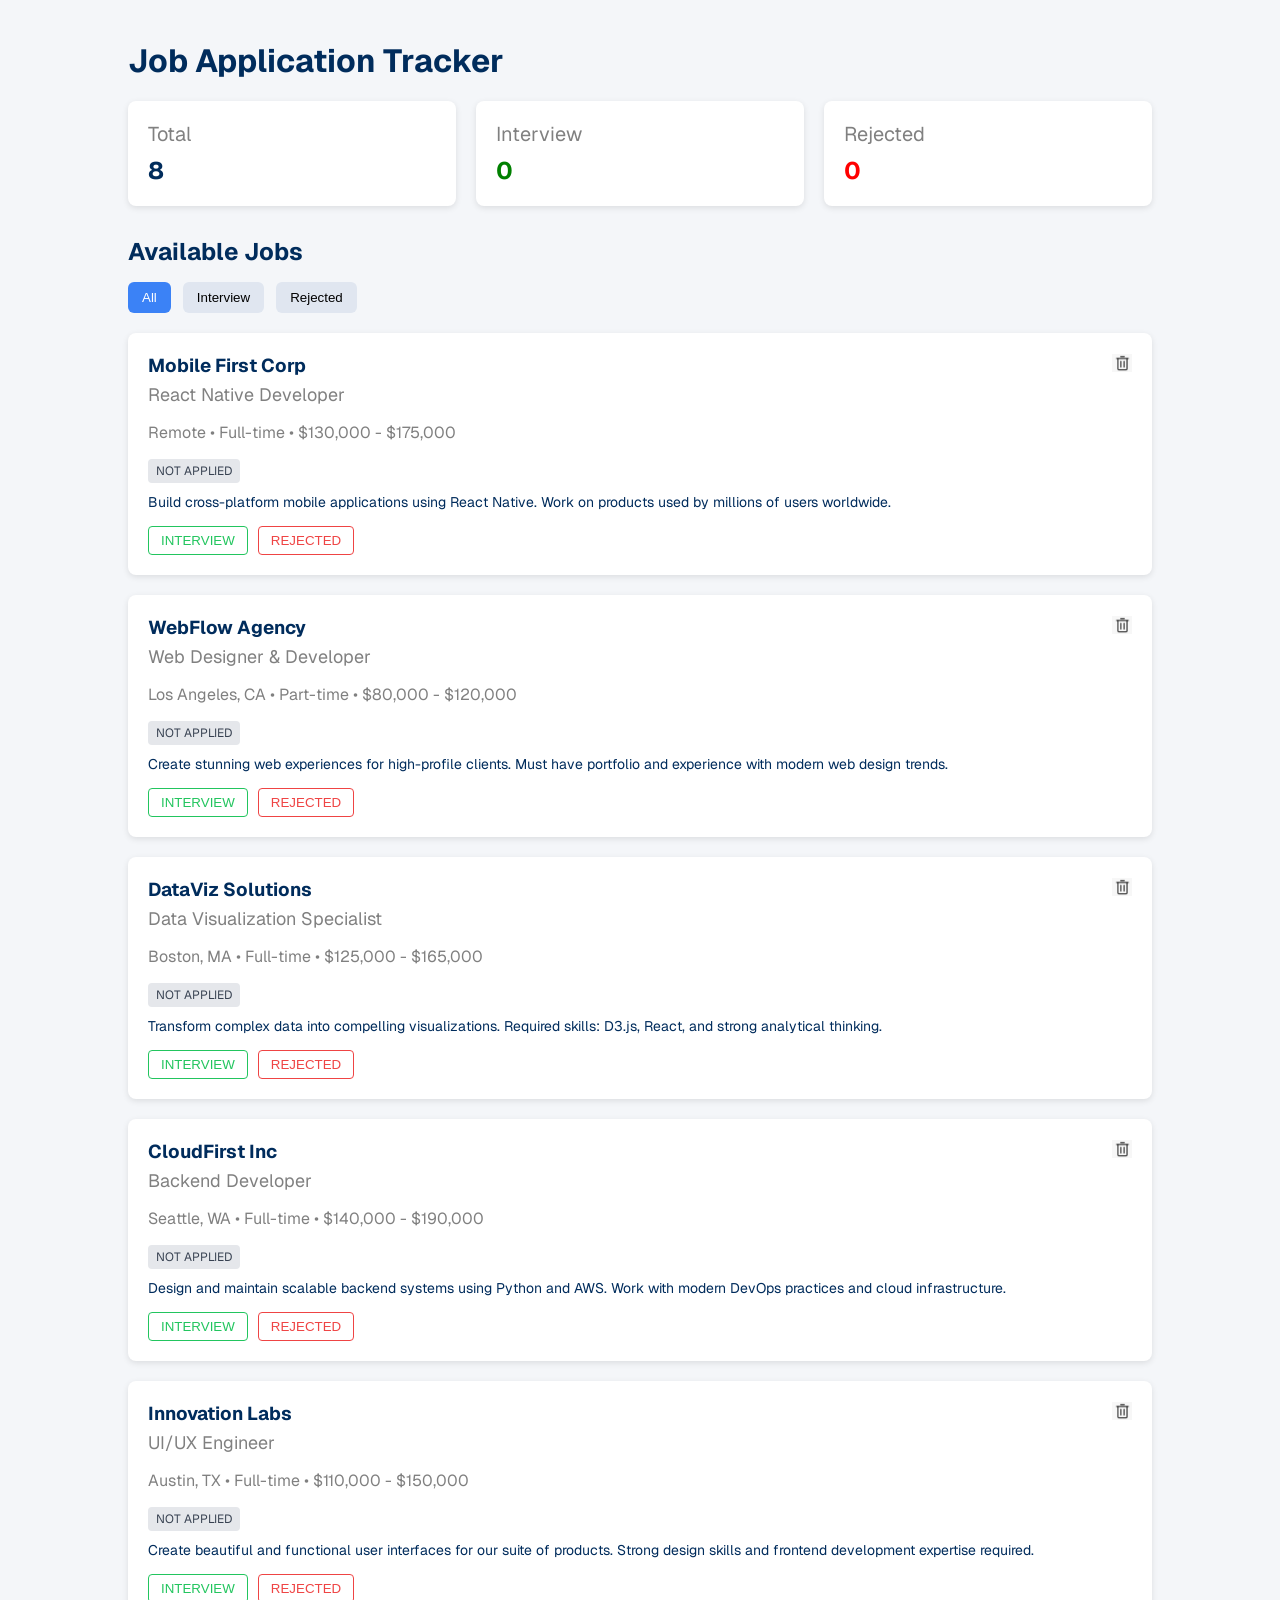
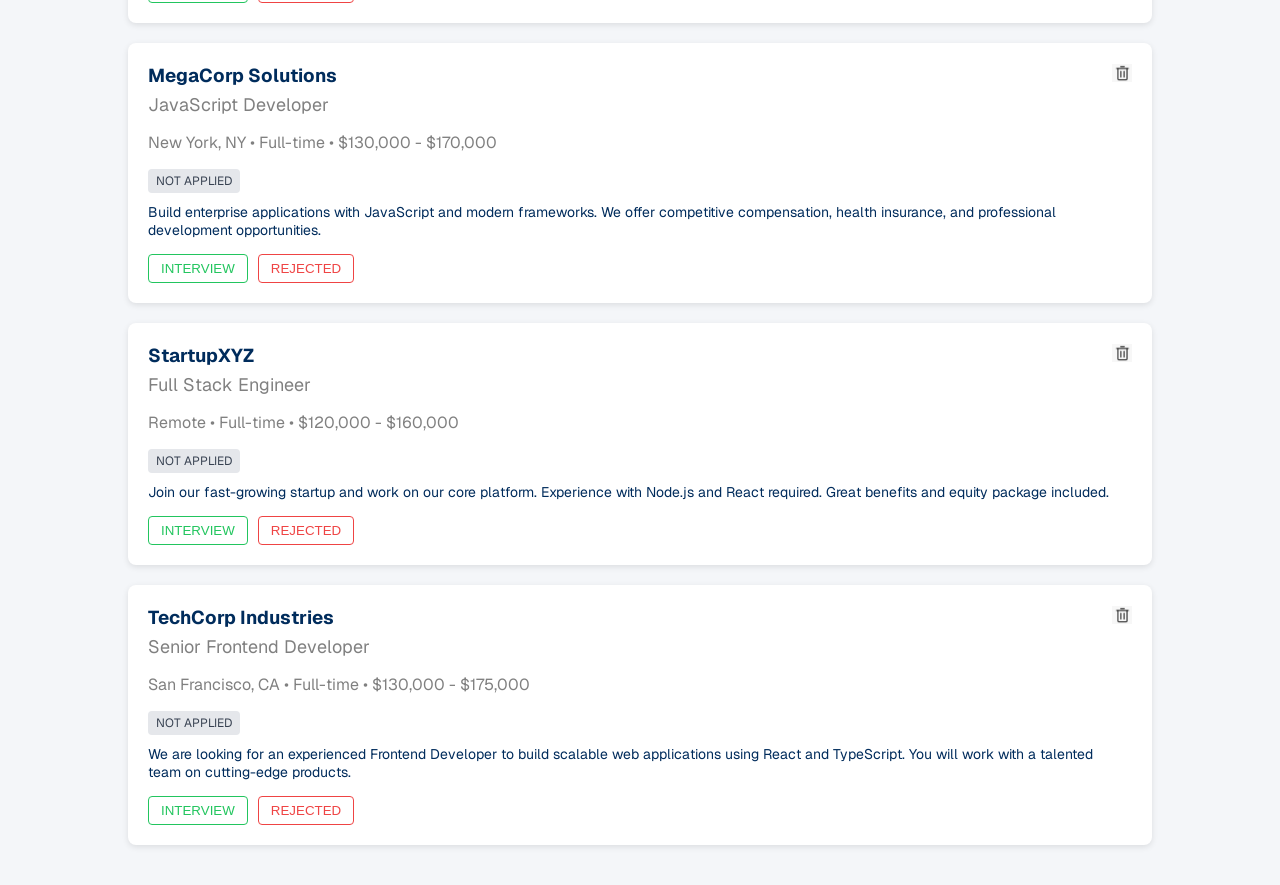
==== assignment_4/index.html @ 0e86ab08 "move assignment_4 files into main repo" ====
<!DOCTYPE html>
<html lang="en">
<head>
  <meta charset="UTF-8">
  <meta name="viewport" content="width=device-width, initial-scale=1.0">
  <title>Job-Application-Tracker</title>
  <link rel="stylesheet" href="style.css">
  <link rel="preconnect" href="https://fonts.googleapis.com">
  <link rel="preconnect" href="https://fonts.gstatic.com" crossorigin>
  <link href="https://fonts.googleapis.com/css2?family=Geist:wght@100..900&family=Inter:ital,opsz,wght@0,14..32,100..900;1,14..32,100..900&display=swap" rel="stylesheet">
</head>
<body>
  <div class="container">       
    <h1>Job Application Tracker</h1>
    <div class="stats">
      <div class="card"><p>Total</p><h2>8</h2></div>
      <div class="card"><p>Interview</p><h2 class="green">0</h2></div>
      <div class="card"><p>Rejected</p><h2 class="red">0</h2></div>
    </div>

    <h2 class="title">Available Jobs</h2>
    <div class="filter">
      <button class="active">All</button>
      <button>Interview</button>
      <button>Rejected</button>
    </div>

    
    <div class="job-card">
      <div class="content">
        <h3>Mobile First Corp</h3>
        <p class="position">React Native Developer</p>
        <p class="location">Remote • Full-time • $130,000 - $175,000</p>
        <span class="status not-applied">NOT APPLIED</span>
        <p class="description">
          Build cross-platform mobile applications using React Native.
          Work on products used by millions of users worldwide.
        </p>
        <div class="action">
          <button class="interview-btn">INTERVIEW</button>
          <button class="reject-btn">REJECTED</button>
        </div>
      </div>
      <button class="delete-btn"><img src ="delete.png"alt="delete button"></button>
    </div>

    <div class="job-card">
      <div class="content">
        <h3>WebFlow Agency</h3>
        <p class="position">Web Designer & Developer</p>
        <p class="location">Los Angeles, CA • Part-time • $80,000 - $120,000</p>
        <span class="status not-applied">NOT APPLIED</span>
        <p class="description">
          Create stunning web experiences for high-profile clients.
          Must have portfolio and experience with modern web design trends.
        </p>
        <div class="action">
          <button class="interview-btn">INTERVIEW</button>
          <button class="reject-btn">REJECTED</button>
        </div>
      </div>
      <button class="delete-btn"><img src ="delete.png"alt="delete button"></button>
    </div>

    <div class="job-card">
      <div class="content">
        <h3>DataViz Solutions</h3>
        <p class="position">Data Visualization Specialist</p>
        <p class="location">Boston, MA • Full-time • $125,000 - $165,000</p>
        <span class="status not-applied">NOT APPLIED</span>
        <p class="description">
          Transform complex data into compelling visualizations.
          Required skills: D3.js, React, and strong analytical thinking.
        </p>
        <div class="action">
          <button class="interview-btn">INTERVIEW</button>
          <button class="reject-btn">REJECTED</button>
        </div>
      </div>
      <button class="delete-btn"><img src ="delete.png"alt="delete button"></button>
    </div>

  
    <div class="job-card">
      <div class="content">
        <h3>CloudFirst Inc</h3>
        <p class="position">Backend Developer</p>
        <p class="location">Seattle, WA • Full-time • $140,000 - $190,000</p>
        <span class="status not-applied">NOT APPLIED</span>
        <p class="description">
          Design and maintain scalable backend systems using Python and AWS.
          Work with modern DevOps practices and cloud infrastructure.
        </p>
        <div class="action">
          <button class="interview-btn">INTERVIEW</button>
          <button class="reject-btn">REJECTED</button>
        </div>
      </div>
      <button class="delete-btn"><img src ="delete.png"alt="delete button"></button>
    </div>

    <div class="job-card">
      <div class="content">
        <h3>Innovation Labs</h3>
        <p class="position">UI/UX Engineer</p>
        <p class="location">Austin, TX • Full-time • $110,000 - $150,000</p>
        <span class="status not-applied">NOT APPLIED</span>
        <p class="description">
          Create beautiful and functional user interfaces for our suite of products.
          Strong design skills and frontend development expertise required.
        </p>
        <div class="action">
          <button class="interview-btn">INTERVIEW</button>
          <button class="reject-btn">REJECTED</button>
        </div>
      </div>
      <button class="delete-btn"><img src ="delete.png"alt="delete button"></button>
    </div>

  
    <div class="job-card">
      <div class="content">
        <h3>MegaCorp Solutions</h3>
        <p class="position">JavaScript Developer</p>
        <p class="location">New York, NY • Full-time • $130,000 - $170,000</p>
        <span class="status not-applied">NOT APPLIED</span>
        <p class="description">
          Build enterprise applications with JavaScript and modern frameworks.
          We offer competitive compensation, health insurance, and professional development opportunities.
        </p>
        <div class="action">
          <button class="interview-btn">INTERVIEW</button>
          <button class="reject-btn">REJECTED</button>
        </div>
      </div>
      <button class="delete-btn"><img src ="delete.png"alt="delete button"></button>
    </div>

  
    <div class="job-card">
      <div class="content">
        <h3>StartupXYZ</h3>
        <p class="position">Full Stack Engineer</p>
        <p class="location">Remote • Full-time • $120,000 - $160,000</p>
        <span class="status not-applied">NOT APPLIED</span>
        <p class="description">
          Join our fast-growing startup and work on our core platform.
          Experience with Node.js and React required. Great benefits and equity package included.
        </p>
        <div class="action">
          <button class="interview-btn">INTERVIEW</button>
          <button class="reject-btn">REJECTED</button>
        </div>
      </div>
      <button class="delete-btn"><img src ="delete.png"alt="delete button"></button>
    </div>

  
    <div class="job-card">
      <div class="content">
        <h3>TechCorp Industries</h3>
        <p class="position">Senior Frontend Developer</p>
        <p class="location">San Francisco, CA • Full-time • $130,000 - $175,000</p>
        <span class="status not-applied">NOT APPLIED</span>
        <p class="description">
          We are looking for an experienced Frontend Developer to build scalable web applications using React and TypeScript.
          You will work with a talented team on cutting-edge products.
        </p>
        <div class="action">
          <button class="interview-btn">INTERVIEW</button>
          <button class="reject-btn">REJECTED</button>
        </div>
      </div>
      <button class="delete-btn"><img src ="delete.png"alt="delete button"></button>
    </div>

  </div>
</body>
</html>
---- assignment_4/style.css ----
* {
  margin: 0;
  padding: 0;
  box-sizing: border-box;
}
body {
  font-family: "Geist", sans-serif;
  font-optical-sizing: auto;
  background-color: #f4f6f9;
}
.container {
  width: 80%;
  max-width: 1110px;
  margin: 40px auto;
  color:rgba(0, 44, 92, 1);

}
h1 {
  margin-bottom: 20px;
 
}
.stats {
  display: flex;
  gap: 20px;
  margin-bottom: 30px;
}

.card {
  flex: 1;
  background: white;
  padding: 20px;
  border-radius: 8px;
  box-shadow: 0 2px 6px rgba(0,0,0,0.1);
}

.card p {
  font-size: 20px;
  color: gray;
}

.card h2 {
  margin-top: 8px;
}

.green {
  color: green;
}

.red {
  color: red;
}


.title {
  margin-bottom: 15px;
}


.filter {
  margin-bottom: 20px;
}

.filter button {
  padding: 8px 14px;
  border: none;
  background: #e0e6f0;
  border-radius: 6px;
  margin-right: 8px;
  cursor: pointer;
}

.filter .active {
  background: #3b82f6;
  color: white;
}

.job-card {
  background: white;
  padding: 20px;
  border-radius: 8px;
  margin-bottom: 20px;
  box-shadow: 0 2px 6px rgba(0,0,0,0.1);
  display: flex;
  justify-content: space-between; 
  align-items: flex-start;
  }

  .content { 
    flex: 1; 
  }

  .delete-btn { 
  background: transparent; 
  border: none; 
  cursor: pointer; 
  color: #999; 
  }
  .delete-btn img { 
    width: 20px;
    height: 20px; 
    object-fit: contain; 
   
  }
    
.job-card h3 {
  margin-bottom: 5px;
}

.position {
  font-size: 18px;
  color: gray;
  margin-bottom: 16px;
 
}

.location {
  font-size: 16px;
  color: gray;
  margin-bottom: 16px;
}

.status {
  display: inline-block;
  font-size: 12px;
  padding: 4px 8px;
  border-radius: 4px;
  margin-bottom: 10px;
}

.not-applied {
  background: #e5e7eb;
  color: #374151;
}

.description {
  font-size: 14px;
  margin-bottom: 15px;
}

.action {
  display: flex;
  gap: 10px;
}

.interview-btn {
  background: transparent;
  color: #22c55e;
  border: none;
  padding: 6px 12px;
  border-radius: 4px;
  cursor: pointer;
  border:1px solid #22c55e;

}

.reject-btn {
  background:transparent;
  color: #ef4444;
  border: none;
  padding: 6px 12px;
  border-radius: 4px;
  border:1px solid #ef4444;
  cursor: pointer;

}
@media screen and (min-width:577px) and (max-width:992px) {

  .container {
    width: 95%;
    margin: 20px auto;
  }

  h1 {
    font-size: 24px;
  }

  .stats {
    flex-direction: column;
    gap: 15px;
  }

  .card p {
    font-size: 16px;
  }

  .card h2 {
    font-size: 22px;
  }
  .filter {
    display: flex;
    flex-wrap: wrap;
    gap: 8px;
  }

  .filter button {
    flex: 1;
    min-width: 100px;
  }
  .job-card {
    padding: 15px;
  }

  .job-card h3 {
    font-size: 18px;
  }

  .position {
    font-size: 16px;
  }

  .location {
    font-size: 14px;
  }

  .description {
    font-size: 13px;
  }

  .action{
    display: flex;
    flex-direction: column;
  }

  .interview-btn,
  .reject-btn {
    width: 100%;
    text-align: center;
  }

}
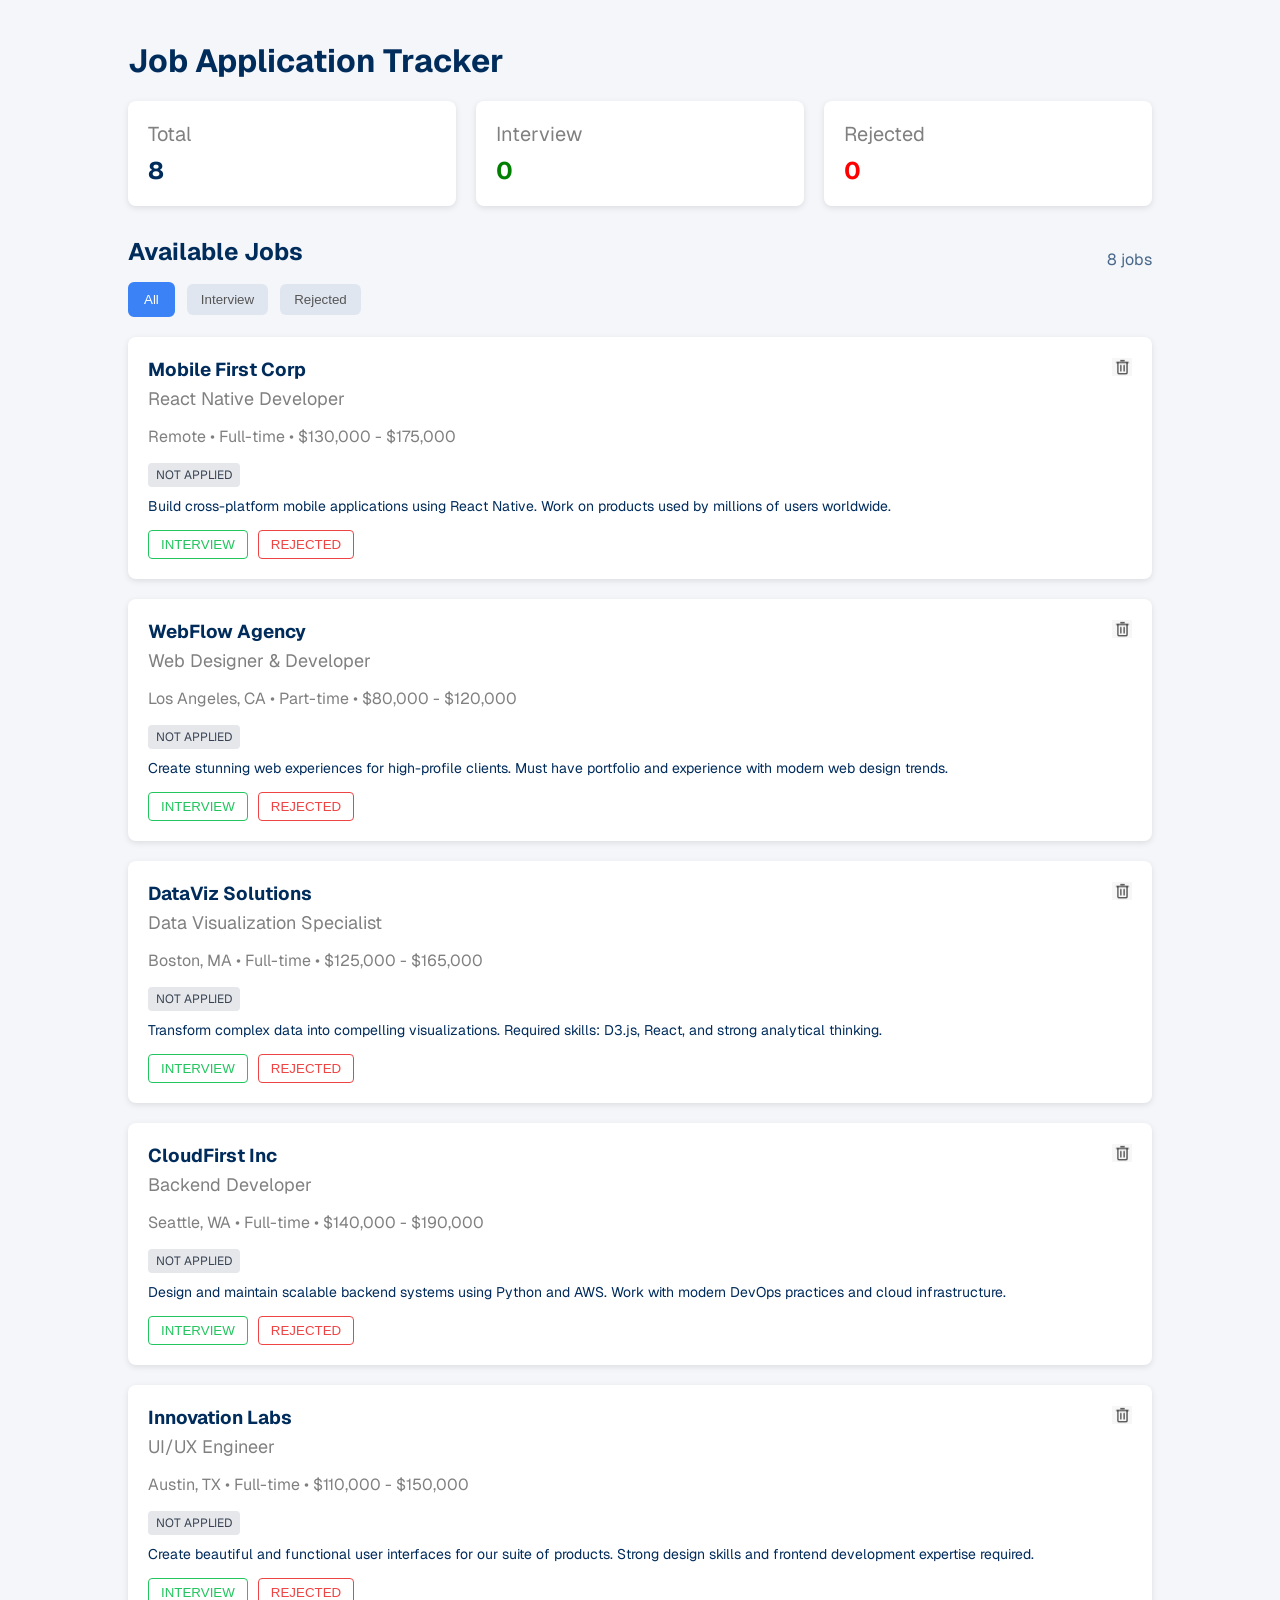
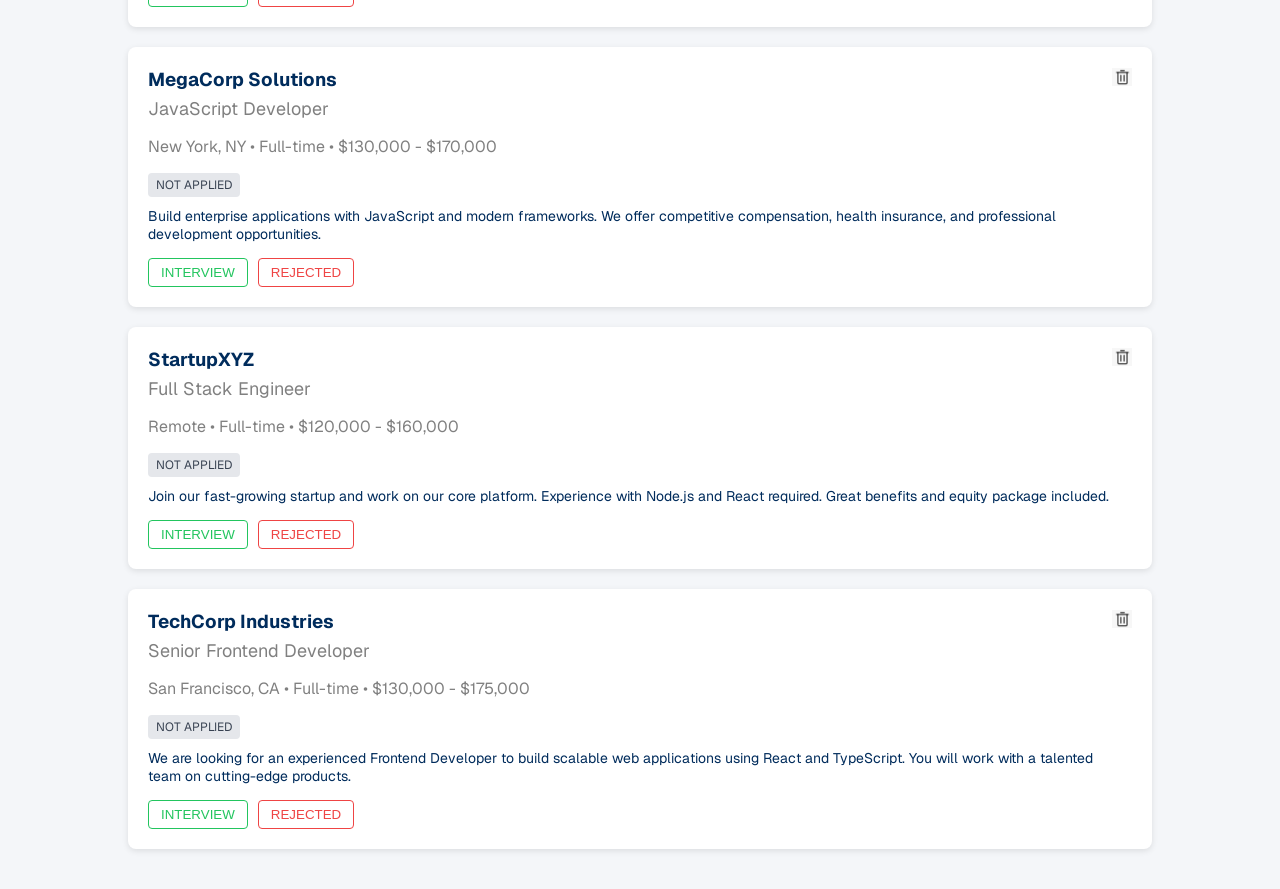
==== commit d3805cd7: "Funtionality" ====
--- a/assignment_4/index.html
+++ b/assignment_4/index.html
@@ -13,19 +13,50 @@
   <div class="container">       
     <h1>Job Application Tracker</h1>
     <div class="stats">
-      <div class="card"><p>Total</p><h2>8</h2></div>
-      <div class="card"><p>Interview</p><h2 class="green">0</h2></div>
-      <div class="card"><p>Rejected</p><h2 class="red">0</h2></div>
-    </div>
-
+      <div class="card"><p>Total</p><h2 id="start-total">0</h2></div>
+      <div class="card"><p>Interview</p><h2 class="green" id="start-interview">0</h2></div>
+      <div class="card"><p>Rejected</p><h2 class="red" id="start-reject">0</h2></div>
+    </div>
+
+    <div class="section-header">
     <h2 class="title">Available Jobs</h2>
+    <div class="job-count"><span id="section-count">8 jobs</span></div>
+    </div>
     <div class="filter">
-      <button class="active">All</button>
-      <button>Interview</button>
-      <button>Rejected</button>
-    </div>
-
+      <button 
+      id="tab-all"
+      onclick="switchTab('all')"
+      class="tab-active">All</button>
+      <button
+      id="tab-interview"
+      onclick="switchTab('interview')" class="tab-inactive">Interview</button>
+      <button
+      id="tab-rejected"
+      onclick="switchTab('rejected')" class="tab-inactive">Rejected</button>
+    </div>
+
+    <div id="jobs-container">
+
+      <section id="no-all" class="no-jobs hidden">
+        <img src="jobs.png" alt="no jobs icon">
+        <p>No jobs available</p>
+        <small>Check back soon for new job opportunities</small>
+      </section>
+
+      <section id="no-interview" class="no-jobs hidden">
+        <img src="jobs.png" alt="no jobs icon">
+        <p>No jobs available</p>
+        <small>Check back soon for new job opportunities</small>
+      </section>
     
+    
+      <section id="no-rejected" class="no-jobs hidden">
+        <img src="jobs.png" alt="no jobs icon">
+        <p>No jobs available</p>
+        <small>Check back soon for new job opportunities</small>
+      </section>
+
+      <section class="hidden" id="all-container">
     <div class="job-card">
       <div class="content">
         <h3>Mobile First Corp</h3>
@@ -96,7 +127,7 @@
           <button class="reject-btn">REJECTED</button>
         </div>
       </div>
-      <button class="delete-btn"><img src ="delete.png"alt="delete button"></button>
+      <button class="delete-btn"><img src ="delete.png "alt="delete button"></button>
     </div>
 
     <div class="job-card">
@@ -148,8 +179,12 @@
           Experience with Node.js and React required. Great benefits and equity package included.
         </p>
         <div class="action">
-          <button class="interview-btn">INTERVIEW</button>
-          <button class="reject-btn">REJECTED</button>
+          <button 
+         
+          class="interview-btn">INTERVIEW</button>
+          <button 
+         
+          class="reject-btn">REJECTED</button>
         </div>
       </div>
       <button class="delete-btn"><img src ="delete.png"alt="delete button"></button>
@@ -173,7 +208,14 @@
       </div>
       <button class="delete-btn"><img src ="delete.png"alt="delete button"></button>
     </div>
-
+      </section>
+
+  <section class="hidden" id="interview-container"></section>
+  <section class="hidden" id="rejected-container"></section>
+   
+    </div>
+    
   </div>
+  <script src="script.js"></script>
 </body>
 </html>
--- a/assignment_4/style.css
+++ b/assignment_4/style.css
@@ -24,6 +24,46 @@
   gap: 20px;
   margin-bottom: 30px;
 }
+.section-header {
+  display: flex;
+  justify-content: space-between;
+  align-items: center;
+ 
+}
+.job-count{
+  opacity: 0.7;
+}
+.no-jobs {
+  text-align: center;
+  padding: 40px;
+  color: #555;
+  background: #f9fafb;
+  border-radius: 8px;
+  box-shadow: 0 2px 6px rgba(0,0,0,0.1);
+}
+
+.no-jobs img {
+  width: 80px;
+  height: 80px;
+  margin-bottom: 15px;
+  opacity: 0.7;
+}
+
+.no-jobs p {
+  font-size: 18px;
+  font-weight: bold;
+  margin-bottom: 8px;
+}
+
+.no-jobs small {
+  font-size: 14px;
+  color: #777;
+}
+
+.hidden{
+  display: none;
+}
+
 
 .card {
   flex: 1;
@@ -69,10 +109,18 @@
   cursor: pointer;
 }
 
-.filter .active {
+.tab-inactive { 
+  background-color: transparent; 
+  border: 1px solid #ccc; 
+  color: #555; 
+}
+
+.filter button.tab-active {
   background: #3b82f6;
+  border: 2px solid #3b82f6;
   color: white;
 }
+
 
 .job-card {
   background: white;
@@ -178,6 +226,11 @@
     flex-direction: column;
     gap: 15px;
   }
+  .section-header {
+    display: flex;
+    justify-content: space-between;
+    align-items: center;
+  }
 
   .card p {
     font-size: 16px;
